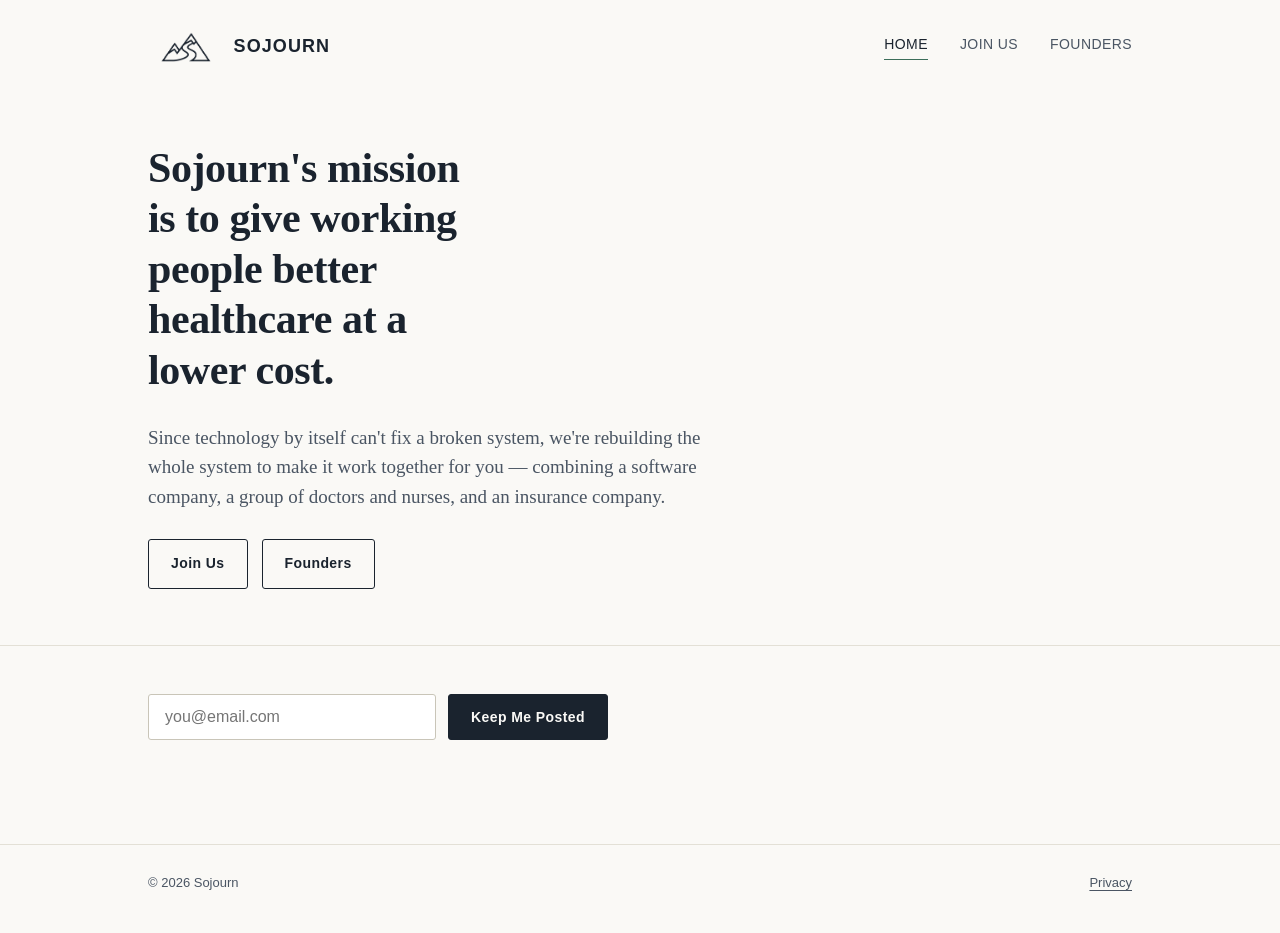
==== index.html @ cbb92d0e "Add initial site files I edited code generated by Claude." ====
<!DOCTYPE html>
<html lang="en">
<head>
<meta charset="UTF-8">
<meta name="viewport" content="width=device-width, initial-scale=1.0">
<title>Sojourn — Better healthcare, lower cost</title>
<meta name="description" content="Sojourn combines a software company, a group of doctors and nurses, and an insurance company to give working people better healthcare at a lower cost.">
<link rel="icon" href="images/sojourn-icon-ink.png">
<link rel="stylesheet" href="styles.css">
</head>
<body>

<header class="site-header">
  <div class="wrap">
    <a class="brand" href="index.html">
      <img src="images/sojourn-icon-ink.png" alt="Sojourn">
      <span>Sojourn</span>
    </a>
    <nav class="main-nav">
      <a href="index.html" class="active">Home</a>
      <a href="recruiting.html">Join Us</a>
      <a href="founders.html">Founders</a>
    </nav>
  </div>
</header>

<main>
  <section class="hero">
    <div class="wrap">
      <h1>Sojourn's mission is to give working people better healthcare at a lower cost.</h1>
      <p class="lede">Since technology by itself can't fix a broken system, we're rebuilding the whole system to make it work together for you &mdash; combining a software company, a group of doctors and nurses, and an insurance company.</p>
      <div class="cta-row">
        <a class="btn btn-secondary" href="recruiting.html">Join Us</a>
        <a class="btn btn-secondary" href="founders.html">Founders</a>
      </div>
    </div>
  </section>

  <section class="capture">
    <div class="wrap">
      <form class="email-form" id="capture-form">
        <input type="email" id="capture-email" name="email" placeholder="you@email.com" required aria-label="Email address">
        <button type="submit" class="btn btn-primary">Keep Me Posted</button>
      </form>
      <p class="form-status" id="capture-status"></p>
    </div>
  </section>
</main>

<footer class="site-footer">
  <div class="wrap">
    <span>&copy; 2026 Sojourn</span>
    <a href="privacy.html">Privacy</a>
  </div>
</footer>

<script>
  document.getElementById('capture-form').addEventListener('submit', function (e) {
    e.preventDefault();
    var status = document.getElementById('capture-status');
    // Placeholder: wire this up to the signup endpoint (e.g. an API Gateway + Lambda function URL).
    status.textContent = "Thanks — we'll be in touch.";
    status.classList.add('visible');
    this.reset();
  });
</script>

</body>
</html>
---- styles.css ----
/* Sojourn — shared styles */

:root {
  --ink: #1a232e;
  --ink-soft: #4a5563;
  --paper: #faf9f6;
  --paper-alt: #f2f0ea;
  --line: #e3e0d6;
  --accent: #3c6e5a;
  --max-width: 1040px;
}

* {
  box-sizing: border-box;
}

html {
  scroll-behavior: smooth;
}

body {
  margin: 0;
  background: var(--paper);
  color: var(--ink);
  font-family: "Iowan Old Style", "Palatino Linotype", Palatino, Georgia, serif;
  line-height: 1.55;
  -webkit-font-smoothing: antialiased;
}

h1, h2, h3, h4 {
  font-family: "Iowan Old Style", "Palatino Linotype", Palatino, Georgia, serif;
  font-weight: 600;
  line-height: 1.2;
  margin: 0 0 0.5em;
  letter-spacing: -0.01em;
}

p {
  margin: 0 0 1.2em;
}

a {
  color: inherit;
}

.wrap {
  max-width: var(--max-width);
  margin: 0 auto;
  padding: 0 28px;
}

/* Header */

.site-header {
  padding: 32px 0 8px;
  border-bottom: 1px solid transparent;
}

.site-header .wrap {
  display: flex;
  align-items: center;
  justify-content: space-between;
  gap: 24px;
}

.brand {
  display: flex;
  align-items: center;
  gap: 10px;
  text-decoration: none;
  color: var(--ink);
}

.brand img {
  height: 30px;
  width: auto;
  display: block;
}

.brand span {
  font-family: "Helvetica Neue", Arial, sans-serif;
  font-weight: 700;
  font-size: 18px;
  letter-spacing: 0.06em;
  text-transform: uppercase;
}

nav.main-nav {
  display: flex;
  gap: 32px;
  font-family: "Helvetica Neue", Arial, sans-serif;
  font-size: 14px;
  letter-spacing: 0.03em;
  text-transform: uppercase;
}

nav.main-nav a {
  text-decoration: none;
  color: var(--ink-soft);
  padding-bottom: 4px;
  border-bottom: 1px solid transparent;
  transition: color 0.15s ease, border-color 0.15s ease;
}

nav.main-nav a:hover,
nav.main-nav a.active {
  color: var(--ink);
  border-bottom-color: var(--accent);
}

/* Footer */

.site-footer {
  border-top: 1px solid var(--line);
  margin-top: 96px;
  padding: 28px 0 40px;
  font-family: "Helvetica Neue", Arial, sans-serif;
  font-size: 13px;
  color: var(--ink-soft);
}

.site-footer .wrap {
  display: flex;
  align-items: center;
  justify-content: space-between;
  flex-wrap: wrap;
  gap: 12px;
}

.site-footer a {
  color: var(--ink-soft);
  text-decoration: underline;
  text-underline-offset: 3px;
}

.site-footer a:hover {
  color: var(--ink);
}

/* Hero */

.hero {
  padding: 72px 0 56px;
}

.hero .eyebrow {
  font-family: "Helvetica Neue", Arial, sans-serif;
  font-size: 13px;
  letter-spacing: 0.12em;
  text-transform: uppercase;
  color: var(--accent);
  margin-bottom: 18px;
}

.hero h1 {
  font-size: clamp(30px, 4vw, 42px);
  max-width: 15ch;
  margin-bottom: 28px;
}

.hero .lede {
  font-size: 19px;
  max-width: 62ch;
  color: var(--ink-soft);
}

/* Email capture form */

.capture {
  padding: 48px 0 8px;
  border-top: 1px solid var(--line);
}

.capture h2 {
  font-family: "Helvetica Neue", Arial, sans-serif;
  font-size: 12px;
  letter-spacing: 0.12em;
  text-transform: uppercase;
  color: var(--ink-soft);
  font-weight: 600;
  margin-bottom: 18px;
}

form.email-form {
  display: flex;
  gap: 12px;
  max-width: 460px;
  flex-wrap: wrap;
}

.email-form input[type="email"] {
  flex: 1 1 240px;
  padding: 13px 16px;
  font-size: 16px;
  font-family: "Helvetica Neue", Arial, sans-serif;
  border: 1px solid #c9c5b8;
  border-radius: 3px;
  background: #fff;
  color: var(--ink);
}

.email-form input[type="email"]:focus {
  outline: none;
  border-color: var(--accent);
}

.btn {
  display: inline-block;
  padding: 13px 22px;
  font-family: "Helvetica Neue", Arial, sans-serif;
  font-size: 14px;
  font-weight: 600;
  letter-spacing: 0.03em;
  text-decoration: none;
  border-radius: 3px;
  border: 1px solid var(--ink);
  cursor: pointer;
  transition: background 0.15s ease, color 0.15s ease;
}

.btn-primary {
  background: var(--ink);
  color: var(--paper);
}

.btn-primary:hover {
  background: #000;
}

.btn-secondary {
  background: transparent;
  color: var(--ink);
}

.btn-secondary:hover {
  background: var(--ink);
  color: var(--paper);
}

.cta-row {
  display: flex;
  gap: 14px;
  flex-wrap: wrap;
  margin-top: 28px;
}

.form-note {
  font-family: "Helvetica Neue", Arial, sans-serif;
  font-size: 12px;
  color: var(--ink-soft);
  margin-top: 10px;
}

.form-note a {
  text-decoration: underline;
  text-underline-offset: 2px;
}

.form-status {
  font-family: "Helvetica Neue", Arial, sans-serif;
  font-size: 14px;
  margin-top: 14px;
  display: none;
}

.form-status.visible {
  display: block;
}

/* Recruiting page */

.page-header {
  padding: 64px 0 8px;
}

.page-header .eyebrow {
  font-family: "Helvetica Neue", Arial, sans-serif;
  font-size: 13px;
  letter-spacing: 0.12em;
  text-transform: uppercase;
  color: var(--accent);
  margin-bottom: 18px;
}

.page-header h1 {
  font-size: clamp(28px, 3.6vw, 38px);
  max-width: 18ch;
}

.page-header .lede {
  font-size: 18px;
  color: var(--ink-soft);
  max-width: 66ch;
}

.app-form {
  padding: 24px 0 8px;
  border-top: 1px solid var(--line);
  margin-top: 40px;
}

.field {
  margin-bottom: 22px;
  max-width: 560px;
}

.field label {
  display: block;
  font-family: "Helvetica Neue", Arial, sans-serif;
  font-size: 13px;
  letter-spacing: 0.03em;
  text-transform: uppercase;
  color: var(--ink-soft);
  margin-bottom: 8px;
}

.field input[type="text"],
.field input[type="email"],
.field input[type="url"],
.field textarea {
  width: 100%;
  padding: 12px 14px;
  font-size: 16px;
  font-family: "Helvetica Neue", Arial, sans-serif;
  border: 1px solid #c9c5b8;
  border-radius: 3px;
  background: #fff;
  color: var(--ink);
}

.field textarea {
  min-height: 110px;
  resize: vertical;
  font-family: inherit;
}

.field input:focus,
.field textarea:focus {
  outline: none;
  border-color: var(--accent);
}

.principles {
  padding: 40px 0;
  margin-top: 48px;
}

.section-label {
  font-family: "Helvetica Neue", Arial, sans-serif;
  font-size: 13px;
  font-weight: 600;
  letter-spacing: 0.1em;
  text-transform: uppercase;
  color: var(--accent);
  margin-bottom: 24px;
}

.principle {
  padding: 32px 0;
  border-bottom: 1px solid var(--line);
}

.principle:first-child {
  padding-top: 0;
}

.principle:last-child {
  border-bottom: none;
}

.principle h4 {
  font-size: 21px;
  margin-bottom: 10px;
}

.principle p {
  color: var(--ink-soft);
  max-width: 68ch;
  margin-bottom: 0;
}

.look-for {
  padding: 8px 0 40px;
  margin-top: 8px;
}

.look-for ul {
  margin: 18px 0 22px;
  padding-left: 22px;
}

.look-for li {
  margin-bottom: 10px;
  max-width: 66ch;
}

.look-for .commitment {
  color: var(--ink-soft);
  max-width: 66ch;
}

/* Founders page */

.founders-list {
  padding: 16px 0 40px;
}

.founder {
  display: grid;
  grid-template-columns: 200px 1fr;
  gap: 40px;
  max-width: 780px;
  padding: 40px 0;
  border-top: 1px solid var(--line);
  align-items: start;
}

.founder:first-child {
  border-top: none;
}

.founder-photo {
  width: 200px;
  height: 200px;
  border-radius: 4px;
  overflow: hidden;
  background: var(--paper-alt);
}

.founder-photo img {
  width: 100%;
  height: 100%;
  object-fit: cover;
  display: block;
}

.founder-body h2 {
  font-size: 24px;
  margin-bottom: 4px;
}

.founder-body .title {
  font-family: "Helvetica Neue", Arial, sans-serif;
  font-size: 13px;
  letter-spacing: 0.04em;
  text-transform: uppercase;
  color: var(--accent);
  margin-bottom: 16px;
}

.founder-body p {
  color: var(--ink-soft);
  max-width: 66ch;
}

/* Responsive */

@media (max-width: 720px) {
  nav.main-nav {
    gap: 20px;
  }

  .founder {
    grid-template-columns: 1fr;
  }

  .founder-photo {
    width: 140px;
    height: 140px;
  }

  .site-footer .wrap {
    flex-direction: column;
    align-items: flex-start;
  }
}

@media (max-width: 480px) {
  .wrap {
    padding: 0 20px;
  }

  nav.main-nav {
    font-size: 12px;
    gap: 14px;
  }

  .brand span {
    font-size: 15px;
  }
}
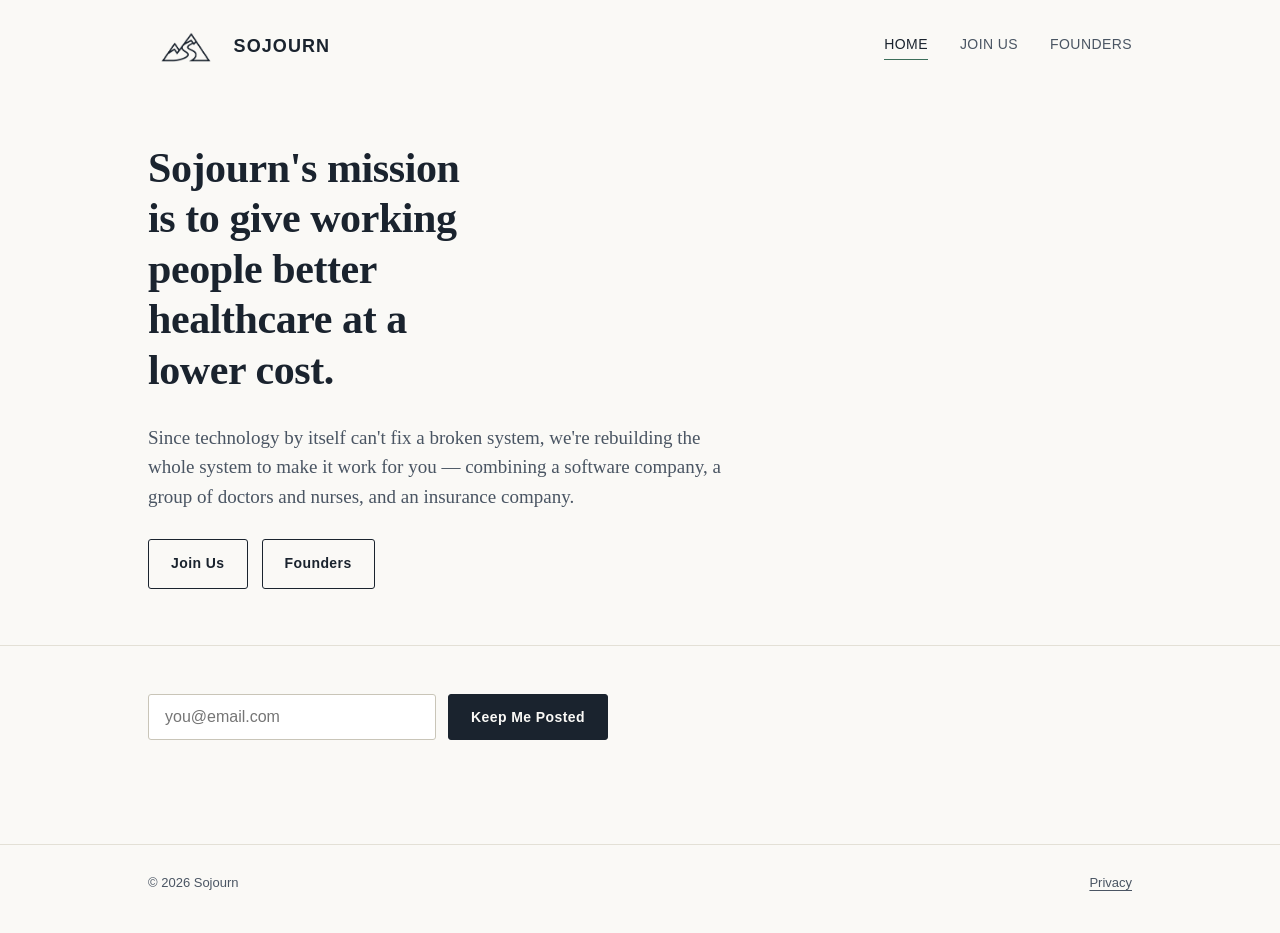
==== commit cad21b45: "Updated recruiting, home-page copy" ====
--- a/index.html
+++ b/index.html
@@ -28,7 +28,7 @@
   <section class="hero">
     <div class="wrap">
       <h1>Sojourn's mission is to give working people better healthcare at a lower cost.</h1>
-      <p class="lede">Since technology by itself can't fix a broken system, we're rebuilding the whole system to make it work together for you &mdash; combining a software company, a group of doctors and nurses, and an insurance company.</p>
+      <p class="lede">Since technology by itself can't fix a broken system, we're rebuilding the whole system to make it work for you &mdash; combining a software company, a group of doctors and nurses, and an insurance company.</p>
       <div class="cta-row">
         <a class="btn btn-secondary" href="recruiting.html">Join Us</a>
         <a class="btn btn-secondary" href="founders.html">Founders</a>
